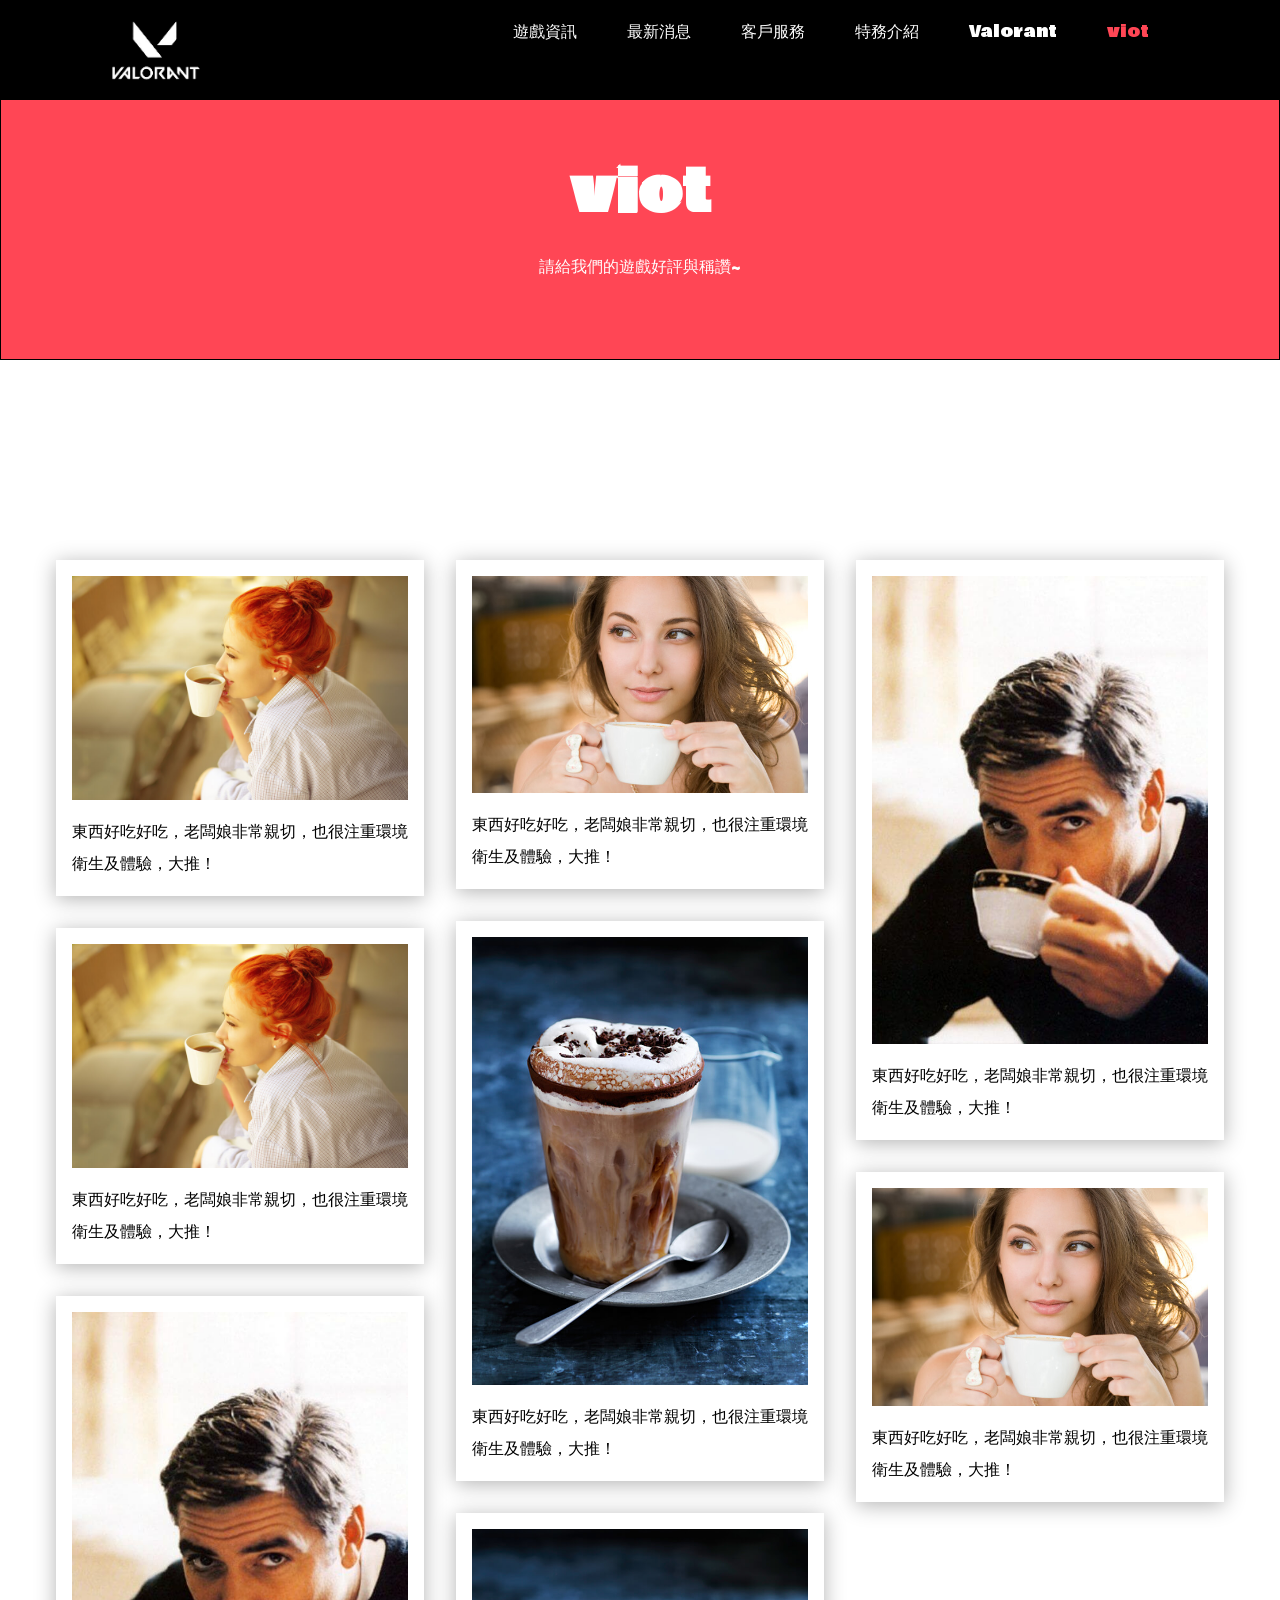
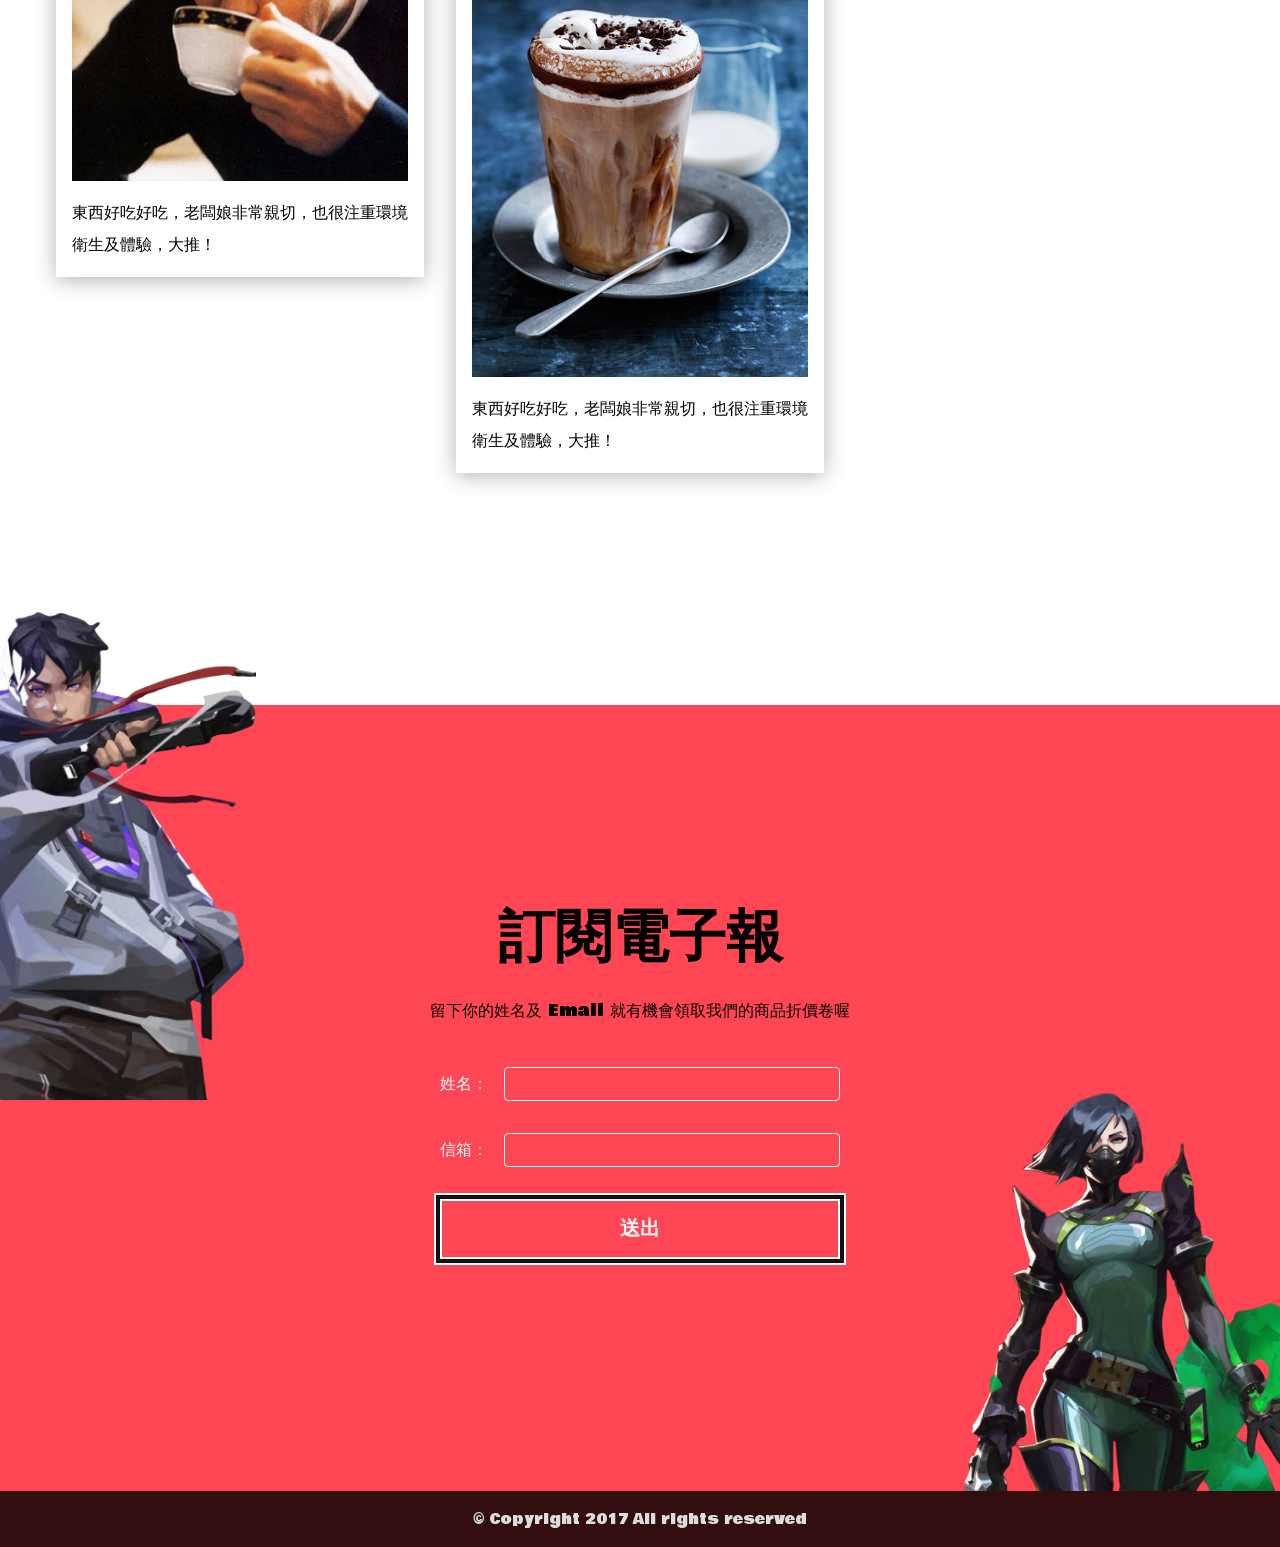
==== evaluation.html @ 9cc40bc7 "Add files via upload" ====
<!DOCTYPE html>
<html lang="zh-Hent-TW">
<head>
	<meta charset="UTF-8">
	<meta name="viewport" content="width=device-width, initial-scale=1.0">
	<title>Valorant</title>
	<!-- Normalize -->
	<link rel="stylesheet" href="assets/css/normalize.css">
	<!-- Vendor -->
	<link rel="stylesheet" href="assets/vendor/owlcarousel2/assets/owl.carousel.min.css">
	<link rel="stylesheet" href="assets/vendor/fancybox3/jquery.fancybox.css">
	<!-- <link rel="stylesheet" href="assets/vendor/owlcarousel2/assets/owl.theme.default.min.css"> -->
	<!-- Custom -->
	<link rel="stylesheet" href="assets/css/style.css">
	<link href="https://fonts.googleapis.com/css2?family=Bowlby+One&display=swap" rel="stylesheet">
</head>
<body>
	<div class="wrapper">

		<!-- Start header -->
		<header class="header">
			<div class="navbar">
				<div class="container">
					<a href="#!" class="brand">
						<h1>viot</h1>
					</a>
					<ul class="nav js-onePageNav">
						<li class="nav-item">
							<a href="index.html#about" class="nav-link">遊戲資訊</a>
						</li>
						<li class="nav-item">
							<a href="index.html#service" class="nav-link">最新消息</a>
						</li>
						<li class="nav-item">
							<a href="index.html#reservation" class="nav-link">客戶服務</a>
						</li>
						<li class="nav-item">
							<a href="index.html#menu" class="nav-link">特務介紹</a>
						</li>
						<li class="nav-item">
							<a href="index.html#contact" class="nav-link">Valorant</a>
						</li>
						<li class="nav-item active">
							<a href="evaluation.html" class="nav-link">viot</a>
						</li>
						<!-- <a href="#!" class="close-btn">
							<span></span>
							<span></span>
						</a> -->
					</ul>
					<a href="#!" class="menu-toggle">
						<span></span>
						<span></span>
						<span></span>
					</a>
				</div>
			</div>
		</header>
		<!-- End header -->

		<!-- Start main -->
		<section class="main">
			
			<!-- Start page title -->
			<div class="page-title">
				<div class="mask-dark"></div>
				<div class="section-intro js-fadeInUp">
					<h2 class="title">viot</h2>
					<p class="para">請給我們的遊戲好評與稱讚~</p>
				</div>
			</div>
			<!-- End page title -->

			<!-- Start evaluation -->
			<div class="hero">
				<div class="container">
					<div class="masonry-row">
						<div class="masonry-col">
							<div class="eval-card">
								<img class="image" src="assets/images/evaluation/002.jpg" alt="">
								<p class="para">東西好吃好吃，老闆娘非常親切，也很注重環境衛生及體驗，大推！</p>
							</div>
						</div>
						<div class="masonry-col">
							<div class="eval-card">
								<img class="image" src="assets/images/evaluation/001.jpg" alt="">
								<p class="para">東西好吃好吃，老闆娘非常親切，也很注重環境衛生及體驗，大推！</p>
							</div>
						</div>
						<div class="masonry-col">
							<div class="eval-card">
								<img class="image" src="assets/images/evaluation/003.jpg" alt="">
								<p class="para">東西好吃好吃，老闆娘非常親切，也很注重環境衛生及體驗，大推！</p>
							</div>
						</div>
						<div class="masonry-col">
							<div class="eval-card">
								<img class="image" src="assets/images/evaluation/004.jpg" alt="">
								<p class="para">東西好吃好吃，老闆娘非常親切，也很注重環境衛生及體驗，大推！</p>
							</div>
						</div>
						<div class="masonry-col">
							<div class="eval-card">
								<img class="image" src="assets/images/evaluation/002.jpg" alt="">
								<p class="para">東西好吃好吃，老闆娘非常親切，也很注重環境衛生及體驗，大推！</p>
							</div>
						</div>
						<div class="masonry-col">
							<div class="eval-card">
								<img class="image" src="assets/images/evaluation/001.jpg" alt="">
								<p class="para">東西好吃好吃，老闆娘非常親切，也很注重環境衛生及體驗，大推！</p>
							</div>
						</div>
						<div class="masonry-col">
							<div class="eval-card">
								<img class="image" src="assets/images/evaluation/003.jpg" alt="">
								<p class="para">東西好吃好吃，老闆娘非常親切，也很注重環境衛生及體驗，大推！</p>
							</div>
						</div>
						<div class="masonry-col">
							<div class="eval-card">
								<img class="image" src="assets/images/evaluation/004.jpg" alt="">
								<p class="para">東西好吃好吃，老闆娘非常親切，也很注重環境衛生及體驗，大推！</p>
							</div>
						</div>
					</div>
				</div>
			</div>
			<!-- End evaluation -->
			
		</section>
		<!-- End main -->

		<!-- Start footer -->
		<footer class="footer">
			<div class="mask-dark"></div>
			<div class="hero">
				<img src="assets/images/parallax/006.png" alt="" class="rellax parallax-6" data-rellax-speed="-2">
				<img src="assets/images/parallax/007.png" alt="" class="rellax parallax-7" data-rellax-speed="-2">
				<div class="container">
					<!-- <a href="#!" class="brand"></a>
					<ul class="nav">
						<li class="nav-item">
							<a href="" class="nav-link">關於</a>
						</li>
						<li class="nav-item">
							<a href="" class="nav-link">服務</a>
						</li>
						<li class="nav-item">
							<a href="" class="nav-link">訂位</a>
						</li>
						<li class="nav-item">
							<a href="" class="nav-link">菜單</a>
						</li>
						<li class="nav-item">
							<a href="" class="nav-link">聯絡</a>
						</li>
					</ul> -->
					<div class="section-intro js-fadeInUp">
						<h2 class="title">訂閱電子報</h2>
						<p class="para">留下你的姓名及 Email 就有機會領取我們的商品折價卷喔</p>
					</div>

					<form class="form js-fadeInUp" action="http://www.newsleopard.com/mailverify.htm?x=0000000065862abb01658ae5d37d35b1" target="popupwindow" method="post" onsubmit="window.open('', 'popupwindow', 'yesscrollbars=,width=350,height=115');return true">
						<div class="form__item">
							<label class="form__label" for="name">姓名：</label>
							<input id="name" class="form__input" type="text" name="name">
						</div>
						<div class="form__item">
							<label class="form__label" for="mail">信箱：</label>
							<input id="mail" class="form__input" type="email" name="email">
						</div>
						<div class="form__item">
							<input class="form__submit btn btn-primary btn-lg" type="submit" value="送出">
						</div>
					</form>

				</div>
			</div>
			<div class="copyright">
				<p>© Copyright 2017 All rights reserved</p>
			</div>
		</footer>
		<!-- End footer -->

	</div>
</body>
<!-- JS -->
<!-- lib -->
<script src="assets/vendor/jquery/jquery-3.3.1.min.js"></script>
<!-- vendor -->
<script src="assets/vendor/masonry/masonry.pkgd.min.js"></script>
<!-- custom -->
<script>
	// 導覽列的變化
	// x = $('.navbar').height();
	// console.log(x);
	// 抓取視窗偵測滾動事件
	$(window).scroll(function(){
		scrolledPx = $(this).scrollTop(); //抓取滾動距離
		if(scrolledPx >= 80){ //條件判斷 "如果滾動距離大於200px"
			$('.navbar').addClass('active'); //加上 active class
		}else{
			$('.navbar').removeClass('active'); //移除 active class
		}
	})

	// 彈跳選單 or 下拉選單
	$('.menu-toggle').on('click', function(){
		$(this).toggleClass('active');
		$('.navbar .nav').toggleClass('active');
	})
	$('.nav-link').on('click', function(){
		$('.menu-toggle').removeClass('active');
		$('.navbar .nav').removeClass('active');
	})

	// Masonry
	$('.masonry-row').masonry({
		itemSelector: '.masonry-col'
	});

</script>

</html>
---- assets/css/style.css ----
/* Globel通用設定 */
*{
	-webkit-box-sizing: border-box; /* 針對舊版 Chrome/Safari */
    -moz-box-sizing: border-box;    /* 針對舊版 Firefox */
    box-sizing: border-box;
	position: relative;
}


html,body{
	/* 字型 */
	font-family:"Bowlby One", sans-serif;
    font-weight: 400;
    font-style: normal;
}

h1,h2,h3,h4,h5,h6,p{
	/* 內距 */
	padding: 0;
	/* 外距 */
	margin: 0;
}

ul{
	/* 內距 */
	padding: 0;
	/* 外距 */
	margin: 0;
	/* 清單樣式清除 */
	list-style: none;
}

a{
	/* 文字裝飾清除 */
	text-decoration: none;
	color: #ff4655;
	/* 關掉聚焦模式 */
    outline: none;
}

/*------------------------------------*\
    Layout
\*------------------------------------*/

.container{
	/* 最大寬度 */
	max-width: 1200px;
	height: 100%;
	/* 外距-置中 */
	margin: 0 auto;
	/* 左內距 */
    padding-left: 16px;
    /* 右內距 */
    padding-right: 16px;
}

.row{
	margin-left: -16px;
	margin-right: -16px;
}
.row:after{
	content: '';
	display: block;
	clear: both;
}
.col-lg-6,.col-lg-4,.col-lg-3,
.col-md-6,.col-md-12,
.col-sm-12{
	float: left;
	/*border: 1px solid red;*/
	padding-left: 16px;
	padding-right: 16px;
}
.col-lg-6{
	width: 50%;
}
.col-lg-4{
	width: 33.3333333%;
}
.col-lg-3{
	width: 25%;
}
@media (max-width: 768px){
	.col-md-6{
		width: 50%;
	}
	.col-md-12{
		width: 100%;
	}
}
@media (max-width: 576px){
	.col-sm-12{
		width: 100%;
	}
}


/*------------------------------------*\
    Components 元件
\*------------------------------------*/

.btn{
	/* 把預設值改成inline-block */
	display: inline-block;
	/* 文字大小 */
	font-size: 16px;
	/* 行高 */
	line-height: 24px;
	/* 內距 */
	padding: 4px 16px;

}

.btn-secondary{
	background-color: #ff4655;
	color: #fff;
	border: 2px solid #fff;

	box-shadow:
		0 0 0 4px #111,
		0 0 0 6px #fff;
}
.btn-secondary:hover{
	background-color: #fff;
	color: #111;
}


.btn-center{
	/* 文字置中 */
    text-align: center;
}

/* 按鈕 */
.btn-lg{
	/* 內距 */
	padding: 8px 32px;
}


.btn-group-center{
	text-align: center;
}
.btn-group-center .btn{
	margin-left: 12px;
	margin-right: 12px;
}
.btn-group-right{
	text-align: right;
}
.btn-group-right .btn{
	margin-left: 24px;
}
@media (max-width: 576px){
	.btn-group-center{
		display: flex;
		flex-direction: column;
		width: 240px;
		margin: 0 auto;
	}
	.btn-group-center .btn{
		margin-bottom: 24px;
	}
	.btn-group-center .btn:last-child{
		margin-bottom: 0;
	}
}
.btn{
	display: inline-block;
	font-size: 20px;
	font-weight: bold;
	padding: 16px 48px;
	text-decoration: none;
	text-align: center;
	transition: all .3s ease;
	position: relative;
}

.btn-primary2{
	background-color: #fff;
	color: #111;
	border: 2px solid #fff;

	box-shadow:
		0 0 0 4px #111,
		0 0 0 6px #fff;
}
.btn-primary2:hover{
	background-color: #ff4655;
	color: #fff;
}
.btn-primary{
	background-color: #ff4655;
	color: #fff;
	border: 2px solid #fff;

	box-shadow:
		0 0 0 4px #111,
		0 0 0 6px #fff;

}


.btn-primary:hover{
    background-color: #fff;
	color: #111;
}
.btn-primary3{
	background-color: #fff;
	color: #111;
	border: 2px solid #fff;

	box-shadow:
		0 0 0 4px #111,
		0 0 0 6px #fff;
}
.btn-primary3:hover{
	background-color: #ff4655;
	color: #fff;
}
.btn-primary4{
	background-color: #fff;
	color: #111;
	border: 2px solid #fff;

	box-shadow:
		0 0 0 4px #111,
		0 0 0 6px #fff;
}
.btn-primary4:hover{
	background-color: #ff4655;
	color: #fff;
}

/* 免費遊玩 */
.btn-valorant{
	background-color: #ff4655;
	color: #fff;
	border: 2px solid #fff;

	box-shadow:
		0 0 0 4px #111,
		0 0 0 6px #fff;
}

.btn-valorant:hover{
	background-color: #fff;
	color: #111;
}

/* 立即下載 */
.btn-valorant-white{
	background-color: #fff;
	color: #111;
	border: 2px solid #fff;

	box-shadow:
		0 0 0 4px #111,
		0 0 0 6px #fff;
}

.btn-valorant-white:hover{
	background-color: #ff4655;
	color: #fff;
}


/* image-container */
.image-container{
	width: 100%;
}
.image-container:before{
	content: '';
	display: block;
	width: 100%;
	padding-top: 75%;
}
.image-container .image{
	position: absolute;
	top: 0;
	left: 0;
	width: 100%;
	height: 100%;
	background-position: center;
	background-size: cover;
	background-repeat: no-repeat;
}


/* navbar */
.navbar{
	height: 100px;
	background-color: #000000;
	/* 固定定位 */
	position: fixed;
	top: 0;
	left: 0;
	width: 100%;
	/* 層級 */
	z-index: 500;
}

.navbar.active{
	height: 64px;
	border-bottom: 0px;
	background-color: rgba(0,0,0,0.8);
}


.navbar h1{
	display: inline-block;
	/* 行高 */
	line-height: 100px;
	/* 垂直對齊該行最高位置 */
	vertical-align: top;
}

.brand{
	display: inline-block;
	width: 200px;
	height: 100px;
	background-image: url('../images/common/123456-removebg-preview.png');
	/* 背景圖縮至內容框 */
	background-size: contain;
	/* 背景圖不重複 */
	background-repeat: no-repeat;
	/* 背景圖定位在中央 */
	background-position: center;
	/* 文字縮排寬度百分比 */
	text-indent: 100%;
	/* 強制不換行 */
	white-space: nowrap;
	/* 超出範圍隱藏 */
	overflow: hidden;
}

.navbar.active .brand{
	width: 160px;
	height: 64px;
}


.navbar .nav{
	/* 浮動 */
	float: right;
}

.navbar .nav-item{
	/* 浮動 */
	float: left;
}

.navbar .nav-link{
    display: inline-block;
    padding: 6px 20px;
    margin: 0 5px;
    background-color: #00000000;
    color: white;
    border-radius: 10px; /* 長方形圓角 */
    box-shadow: 0 4px 8px rgba(0,0,0,0.2);
    transition: all 0.3s;
     position: relative;
      top: 17px;
      left: -50px

}
.nav-link:hover{
   background-color: rgba(128, 128, 128, 0.5);

    transform: translateY(-3px);

}

.navbar .nav .nav-link:hover,
.navbar .nav .nav-item.active .nav-link{
	color: #FF4655;
}


@media (max-width: 768px){
	.navbar .nav{
		position: fixed;
		top: 0;
		left: 0;
		width: 100%;
		height: 100%;
		background-color: #000;
		z-index: 500;

		display: flex;
		justify-content: center;
		flex-direction: column;
		
		opacity: 0;
		visibility: hidden;
		transition: all 0.3s;
	}
	.navbar .nav.active{
		opacity: 1;
		visibility: visible;
	}
	.navbar .nav .nav-item{
		 float: left;
         margin: 0 5px;
         
	}
	.navbar .nav .nav-item .nav-link{
		width: 100%;
		padding: 12px 16px;
		text-align: center;

	}
}

.menu-toggle {
	width: 48px;
	height: 48px;
	float: right;
	margin-top: 8px;
	padding: 12px 8px;
	display: none; /* 平時隱藏，手機版才顯示 */
	z-index: 600; }




.menu-toggle span{
	width: 32px;
	height: 2px;
	display: block;
	background-color: #d5a26f;
	/*margin-bottom: 8px;*/
	position: absolute;
	left: 50%;
	transform: translate(-50%,0);
	transition: all 0.3s;
}
.menu-toggle span:nth-child(1){
	top: 12px;
}
.menu-toggle.active span:nth-child(1){
	top: 50%;
	transform: translate(-50%,-50%) rotate(45deg);
}
.menu-toggle span:nth-child(2){
	top: 22px;
}
.menu-toggle.active span:nth-child(2){
	opacity: 0;
}
.menu-toggle span:nth-child(3){
	top: 32px;
}
.menu-toggle.active span:nth-child(3){
	top: 50%;
	transform: translate(-50%,-50%) rotate(-45deg);
}


/* close-btn */
.close-btn{
	width: 48px;
	height: 48px;
	position: absolute;
	right: 16px;
	top: 8px;
	display: none;
}
@media (max-width: 768px){
	.close-btn{
		display: block;
	}
}
.close-btn span{
	width: 40px;
	height: 2px;
	background-color: #d5a26f;
	display: block;
	position: absolute;
	top: 50%;
	left: 50%;
	transform: translate(-50%,-50%);
}
.close-btn span:nth-child(1){
	transform: translate(-50%,-50%) rotate(45deg);
}
.close-btn span:nth-child(2){
	transform: translate(-50%,-50%) rotate(-45deg);
}

/* hero */
.hero{
	padding-top: 200px;
	padding-bottom: 200px;
}
@media (max-width: 768px){
	.hero{
		padding-top: 80px;
		padding-bottom: 80px;
	}
}
.hero.hero-bg-white{
	background-color: black;
}
.hero.hero-bg-grey{
	background-color: black;
}

/* jumbotron */
.jumbotron{
	border: 1px solid #000;
	padding-top: 184px;
	padding-bottom: 120px;
	/*background-image: url('../images/bg/bg001.jpg');*/
	background-position: center;
	background-size: cover;
	background-attachment: fixed;
}
.jumbotron .mask-dark{
	background-color: rgba(0,0,0,0.2);
}
.jumbotron .logo-image{
	width: 320px;
	height: 320px;
	background-image: url('../images/common/logo-w.png');
	background-position: center;
	background-size: contain;
	background-repeat: no-repeat;
	margin: 0 auto;
}
@media (max-width: 768px){
	.jumbotron{
		padding-top: 144px;
		padding-bottom: 80px;
	}
	.jumbotron .logo-image{
		width: 200px;
		height: 200px;
	}
}

/* mask */
.mask-dark{
	position: absolute;
	width: 100%;
	height: 100%;
	left: 0;
	top: 0;
	background-color: #FF4655;
}

/* about-preview */
@media (max-width: 768px){
	.about-preview{
		margin-bottom: 48px;
	}
}
.about-preview .title{
	font-size: 57px;
	color: white;
	margin-bottom: 24px;
	margin-top: 80px;
}
@media (max-width: 992px){
	.about-preview .title{
		margin-top: 0;
	}
}
.about-preview .para{
	font-size: 16px;
	line-height: 32px;
	color: white;
	margin-bottom: 24px;
}

/* section-intro */
.section-intro{
	text-align: center;
	margin-bottom: 40px;
}
.section-intro .title{
	font-size: 57px;
	color: white;
	margin-bottom: 24px;
}
.section-intro .para{
	font-size: 16px;
	line-height: 32px;
	color: #5e5e5e;
}
@media (max-width: 768px){
	.section-intro .title{
		font-size: 32px;
	}
}

/* service-item */
@media (max-width: 768px){
	.service-item{
		margin-bottom: 48px;
	}
	.service-group [class^="col-"]:last-child .service-item{
		margin-bottom: 0;
	}
}
.service-item .preview{
	padding-top: 16px;
}
.service-item .title{
	font-size: 24px;
	color: white;
	margin-bottom: 8px;

	white-space: nowrap;
	overflow: hidden;
	text-overflow: ellipsis;
}
.service-item .subtitle{
	font-size: 14px;
	color: #ababab;
	margin-bottom: 16px;
}
.service-item .para{
	color: white;
	font-size: 16px;
	line-height: 24px;
	margin-bottom: 24px;

	/*border: 1px solid #000;*/
	height: 72px;
	overflow: hidden;
}

/* reservation */
.reservation{
	background-image: url('../images/bg/bg002.jpg');
	background-position: center;
	background-size: cover;
	background-attachment: fixed;
}
.reservation .section-intro .title,
.reservation .section-intro .para{
	color: #fefefe;
}

/* menu-list */
.menu-list{
	margin-bottom: 64px;
}
.menu-list:last-child{
	margin-bottom: 0;
}
.menu-list .title-bar{
	/*border: 1px solid #000;*/
	margin-bottom: 24px;
}
.menu-list .title-bar:after{
	content: '';
	display: block;
	clear: both;
}
.menu-list .title-bar .title{
	font-size: 24px;
	line-height: 40px;
	color: #ff4655;
	float: left;
	padding-left: 16px;
}

.menu-list .title-bar .btn{
	padding-top: 8px;
	padding-bottom: 8px;
	float: right;
}
.menu-list .list-item .image-container{
	margin-bottom: 16px;
}
.menu-list .list-item .image-container:before{
	padding-top: 100%;
}
.menu-list .list-item .title{
	font-size: 18px;
	color: #333;
	line-height: 24px;
	margin-bottom: 8px;
}
.menu-list .list-item .subtitle{
	font-size: 14px;
	color: #ababab;
}
@media (max-width: 768px){
	.menu-list .list-item{
		/*margin-bottom: 48px;*/
	}
}

/* owl-carousel */
.owl-theme .owl-dots{
	display: flex;
	justify-content: center;
	margin-top: 24px;
}
@media (max-width: 768px){
	.owl-theme .owl-dots{
		margin-bottom: 24px;
	}
}
.owl-theme button.owl-dot{
	display: inline-block;
	vertical-align: top;
	width: 15px;
	height: 15px;
	border-radius: 50%;
	background-color: #ccc;
	outline: none;
	margin: 0 4px;
}
.owl-theme button.owl-dot.active{
	background-color: #ff4655;
}
.owl-theme .owl-nav{
	position: absolute;
	top: calc((100% - 106px) / 2);
	width: 100%;
}
.owl-theme .owl-nav button.owl-prev,
.owl-theme .owl-nav button.owl-next{
	width: 40px;
	height: 40px;
	border-radius: 50%;
	background-color: #ff4655;
	outline: none;
	color: #fff;
	box-shadow: 0 3px 5px rgba(0,0,0,0.5);
	position: absolute;
	transform: translate(0,-50%);
	top: 0;
	opacity: 0.5;
	transition: all 0.3s;
}
.owl-theme:hover .owl-nav button.owl-prev,
.owl-theme:hover .owl-nav button.owl-next{
	opacity: 1;
}
@media (max-width: 768px){
	.owl-theme .owl-nav button.owl-prev,
	.owl-theme .owl-nav button.owl-next{
		opacity: 1;
	}
}
.owl-theme .owl-nav button.owl-prev{
	left: -16px;
}
.owl-theme .owl-nav button.owl-next{
	right: -16px;
}



/* contact */
.contact-info{
	padding-top: 40px;
}
.contact-info .info-item{
	margin-bottom: 24px;
}
.contact-info .info-item .title{
	color: white;
	margin-bottom: 16px;
}
.contact-info .info-item .title span{
	display: inline-block;
	border-bottom: 2px solid white;
	line-height: 36px;
}
.contact-info .info-item .info{
	line-height: 32px;
}
.map-container{
	width: 100%;
	padding-top: 75%;
}
.map-container iframe{
	position: absolute;
	top: 0;
	left: 0;
}

/* footer */
.footer{
	background-image: url('../images/bg/bg003.jpg');
	background-position: center;
	background-size: cover;
	background-attachment: fixed;
}
.footer .brand{
	width: 240px;
	height: 240px;
	display: block;
	margin: 0 auto;
	background-image: url('../images/common/logo-w.png');
	background-position: center;
	background-size: contain;
}
@media (max-width: 768px){
	.footer .brand{
		width: 200px;
		height: 200px;
	}
}
.footer .nav{
	display: flex;
	justify-content: center;
}
.footer .nav .nav-link{
	display: block;
	color: #fefefe;
	padding: 24px;
	line-height: 24px;
	transition: all 0.3s;
}
@media (max-width: 768px){
	.footer .nav .nav-link{
		padding: 24px 8px;
	}
}
.footer .nav .nav-link:hover{
	color: #d5a26f;
}
.footer .copyright{
	background-color: rgba(0,0,0,0.8);
	color: #ddd;
	text-align: center;
	line-height: 24px;
	padding: 16px 0;
	font-size: 14px;
}
.footer .section-intro .title,
.footer .section-intro .para{
	color: black;
}

/* form */
.form{
	max-width: 400px;
	margin: 0 auto;
}
.form__item{
	display: flex;
	margin-bottom: 32px;
	align-items: center;
}
.form__label{
	color: #fff;
	margin-right: 16px;
}
.form__input{
	display: inline-block;
	flex: 1;
	border: 1px solid #fff;
	line-height: 32px;
	background-color: transparent;
	color: #fff;
	border-radius: 4px;
	padding: 0 8px;
	outline: none;
}
.form__input:focus{
	border: 1px solid #d5a26f;
}
.form__submit{
	flex: 1;
}

/* hidden */
.desktop-hidden{
	display: none;
}
@media (max-width: 768px){
	.desktop-hidden{
		display: block;
	}
	.mobile-hidden{
		display: none;
	}
}

/* parallax */
.rellax{
	position: absolute;
}
@media (max-width: 1024px){
	.rellax{
		display: none;
	}
}
.parallax-1{
	width: 30%;
	right: 0;
	top: -20%;
}
.parallax-2{
	width: 20%;
	left: 0;
	top: -20%;
}
.parallax-3{
	width: 25%;
	right: 0;
	top: -25%;
}
.parallax-4{
	width: 30%;
	left: 0;
	top: 0%;
}
.parallax-5{
	width: 22%;
	right: 0;
	top: -15%;
}
.parallax-6{
	width: 30%;
	left: -10%;
	top: -15%;
}
.parallax-7{
	width: 25%;
	right: 0%;
	bottom: 0%;
}

/* evaluation page */

/* page title */
.page-title{
	padding-top: 160px;
	padding-bottom: 76px;
	border: 1px solid #000;
	background-image: url('../images/bg/bg001.jpg');
	background-size: cover;
	background-position: center;
	background-repeat: no-repeat;
}
.page-title .section-intro{
	margin-bottom: 0;
}
.page-title .section-intro .title,
.page-title .section-intro .para{
	color: #fff;
}

/* eval card */
.eval-card{
	padding: 16px;
	box-shadow: 0 3px 20px rgba(0,0,0,0.3);
	margin-bottom: 32px;
}
.eval-card .image{
	display: block;
	width: 100%;
	margin-bottom: 16px;
}
.eval-card .para{
	line-height: 32px;
	font-size: 16px;
}

.masonry-row{
	margin-left: -16px;
	margin-right: -16px;
}
.masonry-col{
	padding-left: 16px;
	padding-right: 16px;
	width: 33.333333%;
}
@media (max-width: 768px){
	.masonry-col{
		width: 50%;
	}
}
@media (max-width: 576px){
	.masonry-col{
		width: 100%;
	}
}
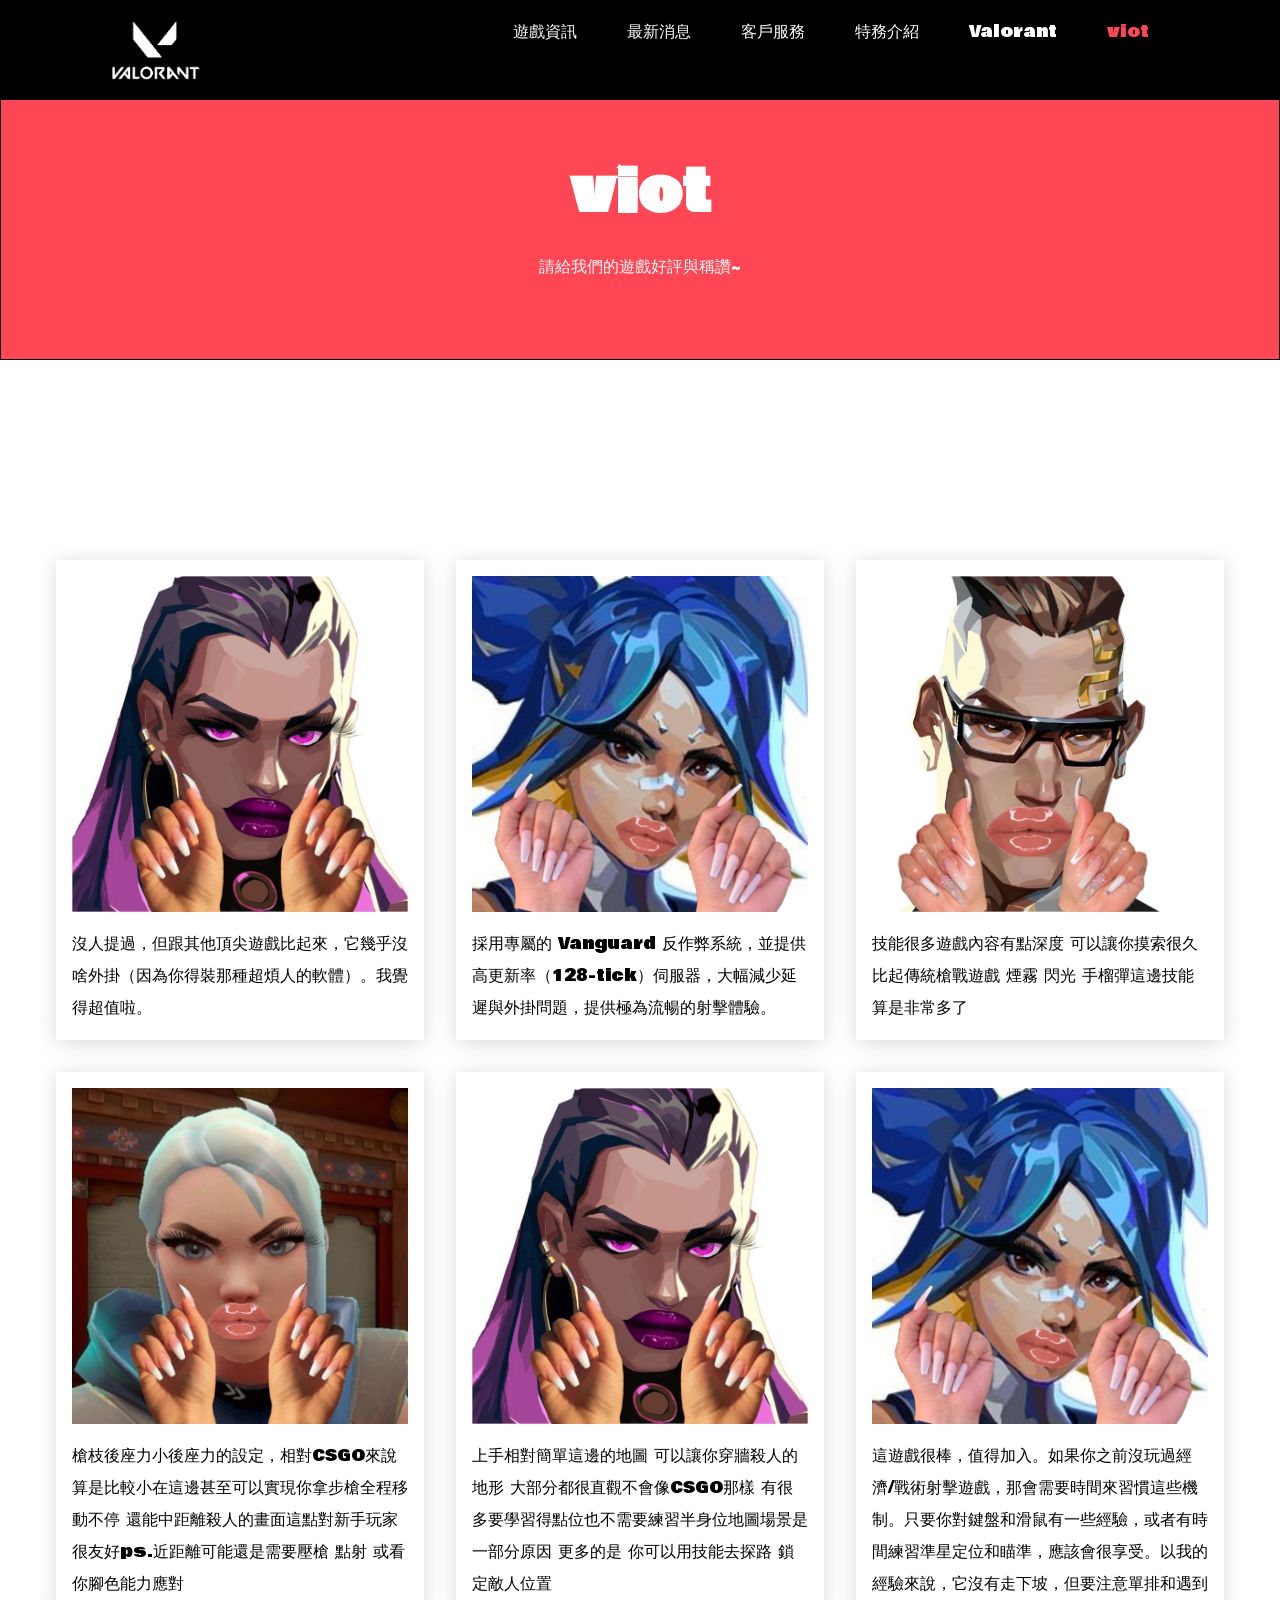
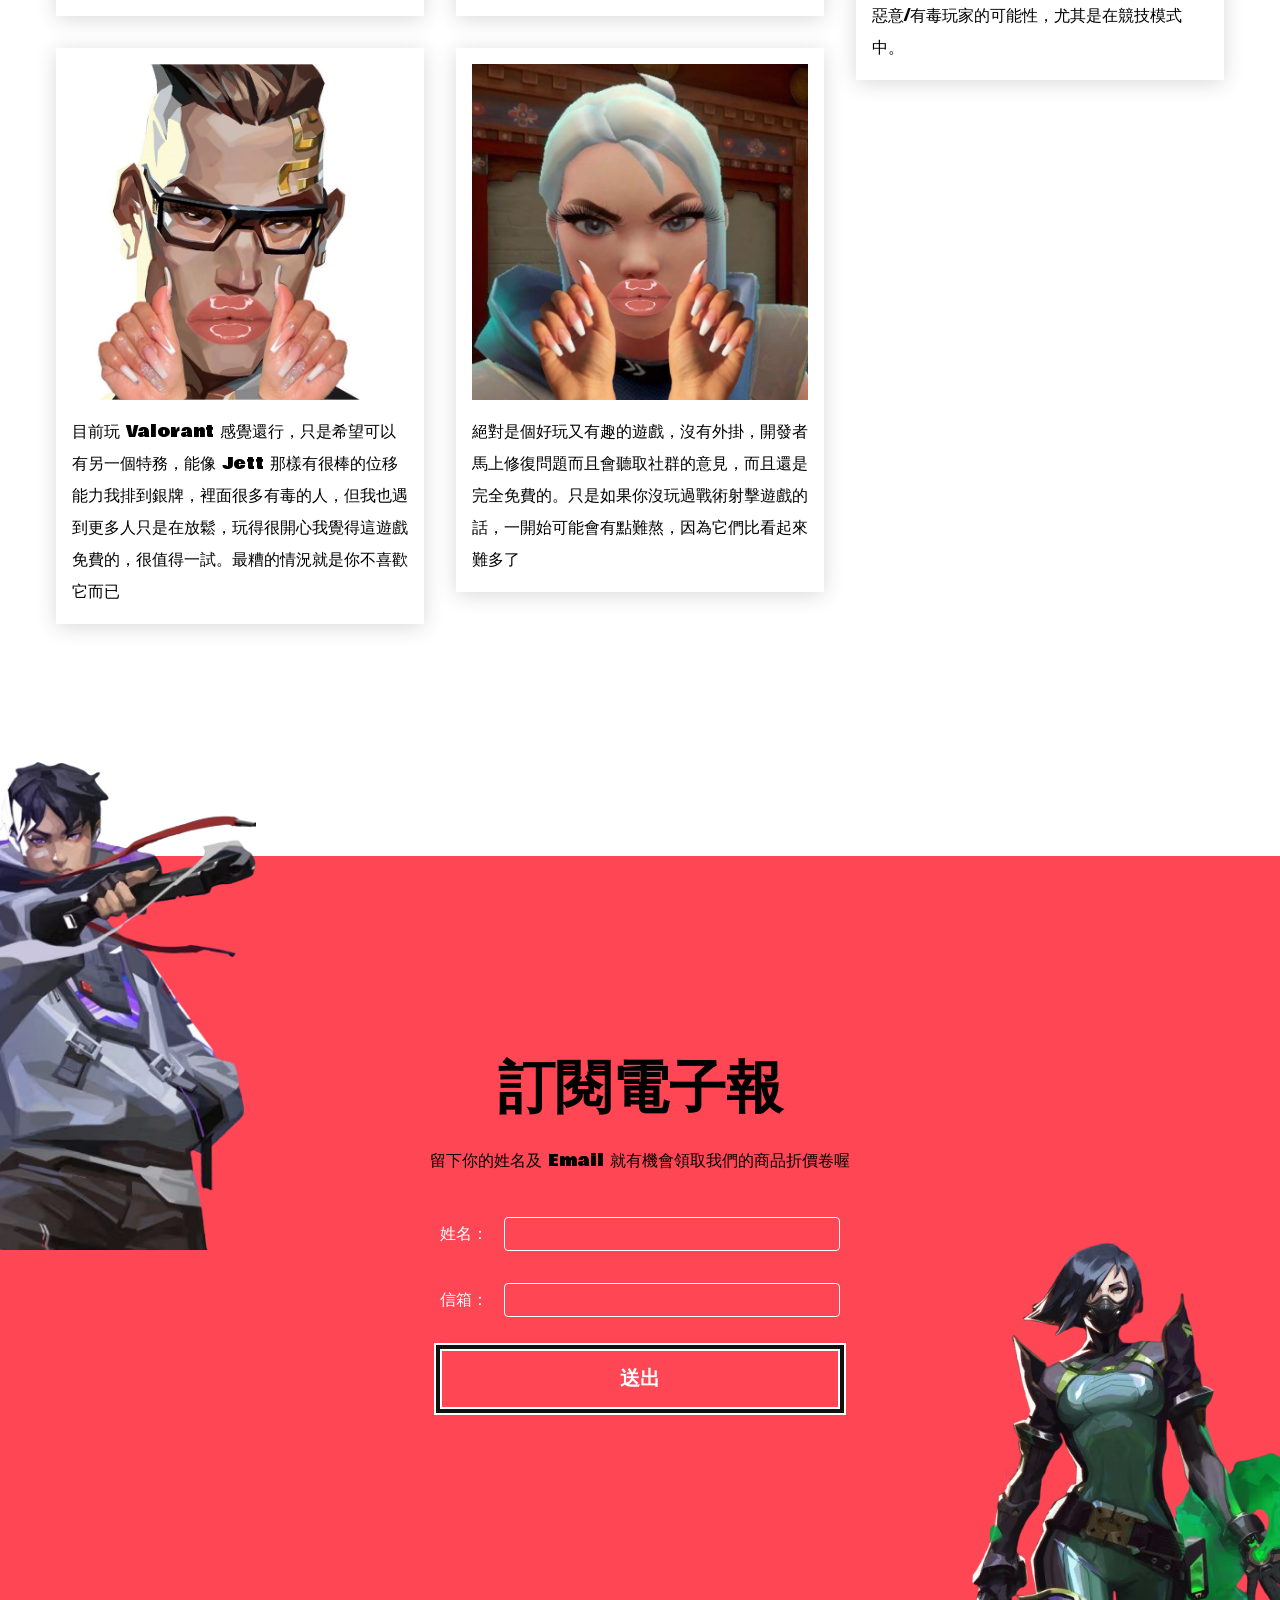
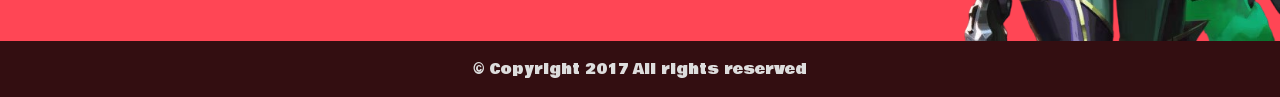
==== commit 46457c4b: "Add files via upload" ====
--- a/evaluation.html
+++ b/evaluation.html
@@ -78,49 +78,49 @@
 						<div class="masonry-col">
 							<div class="eval-card">
 								<img class="image" src="assets/images/evaluation/002.jpg" alt="">
-								<p class="para">東西好吃好吃，老闆娘非常親切，也很注重環境衛生及體驗，大推！</p>
+								<p class="para">沒人提過，但跟其他頂尖遊戲比起來，它幾乎沒啥外掛（因為你得裝那種超煩人的軟體）。我覺得超值啦。</p>
 							</div>
 						</div>
 						<div class="masonry-col">
 							<div class="eval-card">
 								<img class="image" src="assets/images/evaluation/001.jpg" alt="">
-								<p class="para">東西好吃好吃，老闆娘非常親切，也很注重環境衛生及體驗，大推！</p>
+								<p class="para">採用專屬的 Vanguard 反作弊系統，並提供高更新率（128-tick）伺服器，大幅減少延遲與外掛問題，提供極為流暢的射擊體驗。</p>
 							</div>
 						</div>
 						<div class="masonry-col">
 							<div class="eval-card">
 								<img class="image" src="assets/images/evaluation/003.jpg" alt="">
-								<p class="para">東西好吃好吃，老闆娘非常親切，也很注重環境衛生及體驗，大推！</p>
+								<p class="para">技能很多遊戲內容有點深度 可以讓你摸索很久比起傳統槍戰遊戲 煙霧 閃光 手榴彈這邊技能算是非常多了</p>
 							</div>
 						</div>
 						<div class="masonry-col">
 							<div class="eval-card">
 								<img class="image" src="assets/images/evaluation/004.jpg" alt="">
-								<p class="para">東西好吃好吃，老闆娘非常親切，也很注重環境衛生及體驗，大推！</p>
+								<p class="para">槍枝後座力小後座力的設定，相對CSGO來說 算是比較小在這邊甚至可以實現你拿步槍全程移動不停 還能中距離殺人的畫面這點對新手玩家很友好ps.近距離可能還是需要壓槍  點射 或看你腳色能力應對</p>
 							</div>
 						</div>
 						<div class="masonry-col">
 							<div class="eval-card">
 								<img class="image" src="assets/images/evaluation/002.jpg" alt="">
-								<p class="para">東西好吃好吃，老闆娘非常親切，也很注重環境衛生及體驗，大推！</p>
+								<p class="para">上手相對簡單這邊的地圖 可以讓你穿牆殺人的地形 大部分都很直觀不會像CSGO那樣 有很多要學習得點位也不需要練習半身位地圖場景是一部分原因 更多的是 你可以用技能去探路 鎖定敵人位置</p>
 							</div>
 						</div>
 						<div class="masonry-col">
 							<div class="eval-card">
 								<img class="image" src="assets/images/evaluation/001.jpg" alt="">
-								<p class="para">東西好吃好吃，老闆娘非常親切，也很注重環境衛生及體驗，大推！</p>
+								<p class="para">這遊戲很棒，值得加入。如果你之前沒玩過經濟/戰術射擊遊戲，那會需要時間來習慣這些機制。只要你對鍵盤和滑鼠有一些經驗，或者有時間練習準星定位和瞄準，應該會很享受。以我的經驗來說，它沒有走下坡，但要注意單排和遇到惡意/有毒玩家的可能性，尤其是在競技模式中。</p>
 							</div>
 						</div>
 						<div class="masonry-col">
 							<div class="eval-card">
 								<img class="image" src="assets/images/evaluation/003.jpg" alt="">
-								<p class="para">東西好吃好吃，老闆娘非常親切，也很注重環境衛生及體驗，大推！</p>
+								<p class="para">目前玩 Valorant 感覺還行，只是希望可以有另一個特務，能像 Jett 那樣有很棒的位移能力我排到銀牌，裡面很多有毒的人，但我也遇到更多人只是在放鬆，玩得很開心我覺得這遊戲免費的，很值得一試。最糟的情況就是你不喜歡它而已</p>
 							</div>
 						</div>
 						<div class="masonry-col">
 							<div class="eval-card">
 								<img class="image" src="assets/images/evaluation/004.jpg" alt="">
-								<p class="para">東西好吃好吃，老闆娘非常親切，也很注重環境衛生及體驗，大推！</p>
+								<p class="para">絕對是個好玩又有趣的遊戲，沒有外掛，開發者馬上修復問題而且會聽取社群的意見，而且還是完全免費的。只是如果你沒玩過戰術射擊遊戲的話，一開始可能會有點難熬，因為它們比看起來難多了</p>
 							</div>
 						</div>
 					</div>
--- a/assets/css/style.css
+++ b/assets/css/style.css
@@ -264,18 +264,25 @@
 	color: #fff;
 }
 
-
 /* image-container */
-.image-container{
+.image-container {
 	width: 100%;
-}
-.image-container:before{
+	position: relative;
+	border-radius: 8px; 
+	overflow: hidden; /* 這次留在這，鎖定外框不動 */
+	
+	/* 針對外框的陰影做平滑過渡 */
+	transition: box-shadow 0.3s ease; 
+}
+
+.image-container:before {
 	content: '';
 	display: block;
 	width: 100%;
 	padding-top: 75%;
 }
-.image-container .image{
+
+.image-container .image {
 	position: absolute;
 	top: 0;
 	left: 0;
@@ -284,8 +291,25 @@
 	background-position: center;
 	background-size: cover;
 	background-repeat: no-repeat;
-}
-
+	
+	/* 針對內部圖片的放大做平滑過渡 */
+	transition: transform 0.3s ease; 
+}
+
+/* ==========================================
+   當滑鼠移到容器上時 (:hover) 產生的動態效果
+   ========================================== */
+
+.image-container:hover {
+	cursor: pointer;
+	/* 外框不動，直接加上一層強烈的立體陰影 */
+	box-shadow: 0 10px 25px rgba(0, 0, 0, 1); 
+}
+
+.image-container:hover .image {
+	/* 只有裡面的圖片放大，外框邊界不動，絕對不會被切掉！ */
+	transform: scale(1.08); 
+}
 
 /* navbar */
 .navbar{
@@ -951,19 +975,45 @@
 }
 
 /* eval card */
-.eval-card{
+.eval-card {
 	padding: 16px;
-	box-shadow: 0 3px 20px rgba(0,0,0,0.3);
+	box-shadow: 0 3px 20px rgba(0,0,0,0.15); /* 把預設陰影調淡一點，移上去時對比才明顯 */
 	margin-bottom: 32px;
-}
-.eval-card .image{
+	
+	/* 關鍵 1：限制內部圖片放大時不能超出卡片格子 */
+	overflow: hidden; 
+	
+	/* 關鍵 2：讓卡片陰影變化時有平滑的過渡動畫 */
+	transition: box-shadow 0.3s ease; 
+}
+
+.eval-card .image {
 	display: block;
 	width: 100%;
 	margin-bottom: 16px;
-}
-.eval-card .para{
+	
+	/* 關鍵 3：讓圖片放大縮小時有平滑的過渡動畫 */
+	transition: transform 0.3s ease; 
+}
+
+.eval-card .para {
 	line-height: 32px;
 	font-size: 16px;
+}
+
+/* ==========================================
+   當滑鼠移到評價卡片上時 (:hover)
+   ========================================== */
+
+.eval-card:hover {
+	cursor: pointer;
+	/* 卡片原地不動，但陰影變大變深，營造立體浮空感（絕對不會被上面切掉） */
+	box-shadow: 0 12px 28px rgba(0,0,0,0.3); 
+}
+
+.eval-card:hover .image {
+	/* 裡面的圖片微微拉近放大 1.05 倍 */
+	transform: scale(1.05); 
 }
 
 .masonry-row{
